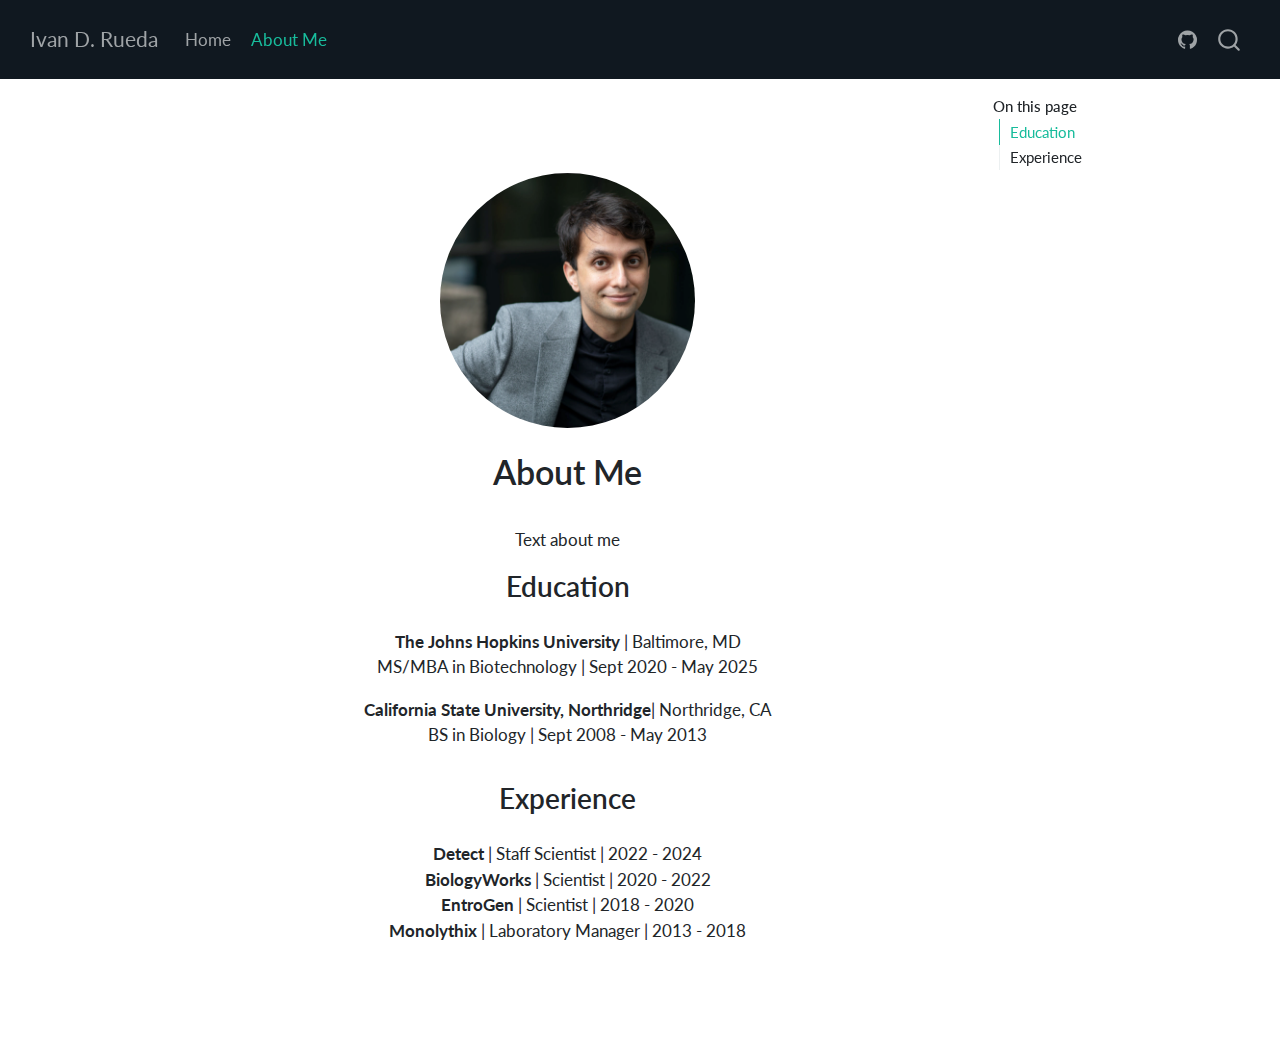
==== about.html @ bc34ad44 "Built site for gh-pages" ====
<!DOCTYPE html>
<html xmlns="http://www.w3.org/1999/xhtml" lang="en" xml:lang="en"><head>

<meta charset="utf-8">
<meta name="generator" content="quarto-1.4.554">

<meta name="viewport" content="width=device-width, initial-scale=1.0, user-scalable=yes">


<title>Ivan D. Rueda - About Me</title>
<style>
code{white-space: pre-wrap;}
span.smallcaps{font-variant: small-caps;}
div.columns{display: flex; gap: min(4vw, 1.5em);}
div.column{flex: auto; overflow-x: auto;}
div.hanging-indent{margin-left: 1.5em; text-indent: -1.5em;}
ul.task-list{list-style: none;}
ul.task-list li input[type="checkbox"] {
  width: 0.8em;
  margin: 0 0.8em 0.2em -1em; /* quarto-specific, see https://github.com/quarto-dev/quarto-cli/issues/4556 */ 
  vertical-align: middle;
}
</style>


<script src="site_libs/quarto-nav/quarto-nav.js"></script>
<script src="site_libs/quarto-nav/headroom.min.js"></script>
<script src="site_libs/clipboard/clipboard.min.js"></script>
<script src="site_libs/quarto-search/autocomplete.umd.js"></script>
<script src="site_libs/quarto-search/fuse.min.js"></script>
<script src="site_libs/quarto-search/quarto-search.js"></script>
<meta name="quarto:offset" content="./">
<script src="site_libs/quarto-html/quarto.js"></script>
<script src="site_libs/quarto-html/popper.min.js"></script>
<script src="site_libs/quarto-html/tippy.umd.min.js"></script>
<link href="site_libs/quarto-html/tippy.css" rel="stylesheet">
<link href="site_libs/quarto-html/quarto-syntax-highlighting.css" rel="stylesheet" id="quarto-text-highlighting-styles">
<script src="site_libs/bootstrap/bootstrap.min.js"></script>
<link href="site_libs/bootstrap/bootstrap-icons.css" rel="stylesheet">
<link href="site_libs/bootstrap/bootstrap.min.css" rel="stylesheet" id="quarto-bootstrap" data-mode="light">
<script id="quarto-search-options" type="application/json">{
  "location": "navbar",
  "copy-button": false,
  "collapse-after": 3,
  "panel-placement": "end",
  "type": "overlay",
  "limit": 50,
  "keyboard-shortcut": [
    "f",
    "/",
    "s"
  ],
  "show-item-context": false,
  "language": {
    "search-no-results-text": "No results",
    "search-matching-documents-text": "matching documents",
    "search-copy-link-title": "Copy link to search",
    "search-hide-matches-text": "Hide additional matches",
    "search-more-match-text": "more match in this document",
    "search-more-matches-text": "more matches in this document",
    "search-clear-button-title": "Clear",
    "search-text-placeholder": "",
    "search-detached-cancel-button-title": "Cancel",
    "search-submit-button-title": "Submit",
    "search-label": "Search"
  }
}</script>


<link rel="stylesheet" href="styles.css">
</head>

<body class="nav-fixed">

<div id="quarto-search-results"></div>
  <header id="quarto-header" class="headroom fixed-top">
    <nav class="navbar navbar-expand-lg " data-bs-theme="dark">
      <div class="navbar-container container-fluid">
      <div class="navbar-brand-container mx-auto">
    <a class="navbar-brand" href="./index.html">
    <span class="navbar-title">Ivan D. Rueda</span>
    </a>
  </div>
            <div id="quarto-search" class="" title="Search"></div>
          <button class="navbar-toggler" type="button" data-bs-toggle="collapse" data-bs-target="#navbarCollapse" aria-controls="navbarCollapse" aria-expanded="false" aria-label="Toggle navigation" onclick="if (window.quartoToggleHeadroom) { window.quartoToggleHeadroom(); }">
  <span class="navbar-toggler-icon"></span>
</button>
          <div class="collapse navbar-collapse" id="navbarCollapse">
            <ul class="navbar-nav navbar-nav-scroll me-auto">
  <li class="nav-item">
    <a class="nav-link" href="./index.html"> 
<span class="menu-text">Home</span></a>
  </li>  
  <li class="nav-item">
    <a class="nav-link active" href="./about.html" aria-current="page"> 
<span class="menu-text">About Me</span></a>
  </li>  
</ul>
            <ul class="navbar-nav navbar-nav-scroll ms-auto">
  <li class="nav-item compact">
    <a class="nav-link" href="https://github.com/ivandrueda"> <i class="bi bi-github" role="img" aria-label="GitHub">
</i> 
<span class="menu-text"></span></a>
  </li>  
</ul>
          </div> <!-- /navcollapse -->
          <div class="quarto-navbar-tools">
</div>
      </div> <!-- /container-fluid -->
    </nav>
</header>
<!-- content -->
<div id="quarto-content" class="quarto-container page-columns page-rows-contents page-layout-article page-navbar">
<!-- sidebar -->
<!-- margin-sidebar -->
    <div id="quarto-margin-sidebar" class="sidebar margin-sidebar">
        <nav id="TOC" role="doc-toc" class="toc-active">
    <h2 id="toc-title">On this page</h2>
  <ul>
  <li><a href="#education" id="toc-education" class="nav-link active" data-scroll-target="#education">Education</a></li>
  <li><a href="#experience" id="toc-experience" class="nav-link" data-scroll-target="#experience">Experience</a></li>
  </ul>
</nav>
    </div>
<!-- main -->
<div class="quarto-about-jolla content">
  <img src="profile_headshot.png" class="about-image
  round " style="height: 15em; width: 15em;">
 <header id="title-block-header" class="quarto-title-block default">
<div class="quarto-title">
<h1 class="title">About Me</h1>
</div>
<div class="quarto-title-meta">
  </div>
</header><main class="content" id="quarto-document-content">

<p>Text about me</p>
<section id="education" class="level2">
<h2 data-anchor-id="education">Education</h2>
<p><strong>The Johns Hopkins University</strong> | Baltimore, MD <br> MS/MBA in Biotechnology | Sept 2020 - May 2025</p>
<p><strong>California State University, Northridge</strong>| Northridge, CA <br> BS in Biology | Sept 2008 - May 2013</p>
</section>
<section id="experience" class="level2">
<h2 data-anchor-id="experience">Experience</h2>
<p><strong>Detect</strong> | Staff Scientist | 2022 - 2024 <br> <strong>BiologyWorks</strong> | Scientist | 2020 - 2022 <br> <strong>EntroGen</strong> | Scientist | 2018 - 2020 <br> <strong>Monolythix</strong> | Laboratory Manager | 2013 - 2018 <br></p>


</section>
</main>  
</div>
 <!-- /main -->
<script id="quarto-html-after-body" type="application/javascript">
window.document.addEventListener("DOMContentLoaded", function (event) {
  const toggleBodyColorMode = (bsSheetEl) => {
    const mode = bsSheetEl.getAttribute("data-mode");
    const bodyEl = window.document.querySelector("body");
    if (mode === "dark") {
      bodyEl.classList.add("quarto-dark");
      bodyEl.classList.remove("quarto-light");
    } else {
      bodyEl.classList.add("quarto-light");
      bodyEl.classList.remove("quarto-dark");
    }
  }
  const toggleBodyColorPrimary = () => {
    const bsSheetEl = window.document.querySelector("link#quarto-bootstrap");
    if (bsSheetEl) {
      toggleBodyColorMode(bsSheetEl);
    }
  }
  toggleBodyColorPrimary();  
  const isCodeAnnotation = (el) => {
    for (const clz of el.classList) {
      if (clz.startsWith('code-annotation-')) {                     
        return true;
      }
    }
    return false;
  }
  const clipboard = new window.ClipboardJS('.code-copy-button', {
    text: function(trigger) {
      const codeEl = trigger.previousElementSibling.cloneNode(true);
      for (const childEl of codeEl.children) {
        if (isCodeAnnotation(childEl)) {
          childEl.remove();
        }
      }
      return codeEl.innerText;
    }
  });
  clipboard.on('success', function(e) {
    // button target
    const button = e.trigger;
    // don't keep focus
    button.blur();
    // flash "checked"
    button.classList.add('code-copy-button-checked');
    var currentTitle = button.getAttribute("title");
    button.setAttribute("title", "Copied!");
    let tooltip;
    if (window.bootstrap) {
      button.setAttribute("data-bs-toggle", "tooltip");
      button.setAttribute("data-bs-placement", "left");
      button.setAttribute("data-bs-title", "Copied!");
      tooltip = new bootstrap.Tooltip(button, 
        { trigger: "manual", 
          customClass: "code-copy-button-tooltip",
          offset: [0, -8]});
      tooltip.show();    
    }
    setTimeout(function() {
      if (tooltip) {
        tooltip.hide();
        button.removeAttribute("data-bs-title");
        button.removeAttribute("data-bs-toggle");
        button.removeAttribute("data-bs-placement");
      }
      button.setAttribute("title", currentTitle);
      button.classList.remove('code-copy-button-checked');
    }, 1000);
    // clear code selection
    e.clearSelection();
  });
    var localhostRegex = new RegExp(/^(?:http|https):\/\/localhost\:?[0-9]*\//);
    var mailtoRegex = new RegExp(/^mailto:/);
      var filterRegex = new RegExp("https:\/\/ivandrueda\.github\.io\/");
    var isInternal = (href) => {
        return filterRegex.test(href) || localhostRegex.test(href) || mailtoRegex.test(href);
    }
    // Inspect non-navigation links and adorn them if external
 	var links = window.document.querySelectorAll('a[href]:not(.nav-link):not(.navbar-brand):not(.toc-action):not(.sidebar-link):not(.sidebar-item-toggle):not(.pagination-link):not(.no-external):not([aria-hidden]):not(.dropdown-item):not(.quarto-navigation-tool)');
    for (var i=0; i<links.length; i++) {
      const link = links[i];
      if (!isInternal(link.href)) {
        // undo the damage that might have been done by quarto-nav.js in the case of
        // links that we want to consider external
        if (link.dataset.originalHref !== undefined) {
          link.href = link.dataset.originalHref;
        }
      }
    }
  function tippyHover(el, contentFn, onTriggerFn, onUntriggerFn) {
    const config = {
      allowHTML: true,
      maxWidth: 500,
      delay: 100,
      arrow: false,
      appendTo: function(el) {
          return el.parentElement;
      },
      interactive: true,
      interactiveBorder: 10,
      theme: 'quarto',
      placement: 'bottom-start',
    };
    if (contentFn) {
      config.content = contentFn;
    }
    if (onTriggerFn) {
      config.onTrigger = onTriggerFn;
    }
    if (onUntriggerFn) {
      config.onUntrigger = onUntriggerFn;
    }
    window.tippy(el, config); 
  }
  const noterefs = window.document.querySelectorAll('a[role="doc-noteref"]');
  for (var i=0; i<noterefs.length; i++) {
    const ref = noterefs[i];
    tippyHover(ref, function() {
      // use id or data attribute instead here
      let href = ref.getAttribute('data-footnote-href') || ref.getAttribute('href');
      try { href = new URL(href).hash; } catch {}
      const id = href.replace(/^#\/?/, "");
      const note = window.document.getElementById(id);
      if (note) {
        return note.innerHTML;
      } else {
        return "";
      }
    });
  }
  const xrefs = window.document.querySelectorAll('a.quarto-xref');
  const processXRef = (id, note) => {
    // Strip column container classes
    const stripColumnClz = (el) => {
      el.classList.remove("page-full", "page-columns");
      if (el.children) {
        for (const child of el.children) {
          stripColumnClz(child);
        }
      }
    }
    stripColumnClz(note)
    if (id === null || id.startsWith('sec-')) {
      // Special case sections, only their first couple elements
      const container = document.createElement("div");
      if (note.children && note.children.length > 2) {
        container.appendChild(note.children[0].cloneNode(true));
        for (let i = 1; i < note.children.length; i++) {
          const child = note.children[i];
          if (child.tagName === "P" && child.innerText === "") {
            continue;
          } else {
            container.appendChild(child.cloneNode(true));
            break;
          }
        }
        if (window.Quarto?.typesetMath) {
          window.Quarto.typesetMath(container);
        }
        return container.innerHTML
      } else {
        if (window.Quarto?.typesetMath) {
          window.Quarto.typesetMath(note);
        }
        return note.innerHTML;
      }
    } else {
      // Remove any anchor links if they are present
      const anchorLink = note.querySelector('a.anchorjs-link');
      if (anchorLink) {
        anchorLink.remove();
      }
      if (window.Quarto?.typesetMath) {
        window.Quarto.typesetMath(note);
      }
      // TODO in 1.5, we should make sure this works without a callout special case
      if (note.classList.contains("callout")) {
        return note.outerHTML;
      } else {
        return note.innerHTML;
      }
    }
  }
  for (var i=0; i<xrefs.length; i++) {
    const xref = xrefs[i];
    tippyHover(xref, undefined, function(instance) {
      instance.disable();
      let url = xref.getAttribute('href');
      let hash = undefined; 
      if (url.startsWith('#')) {
        hash = url;
      } else {
        try { hash = new URL(url).hash; } catch {}
      }
      if (hash) {
        const id = hash.replace(/^#\/?/, "");
        const note = window.document.getElementById(id);
        if (note !== null) {
          try {
            const html = processXRef(id, note.cloneNode(true));
            instance.setContent(html);
          } finally {
            instance.enable();
            instance.show();
          }
        } else {
          // See if we can fetch this
          fetch(url.split('#')[0])
          .then(res => res.text())
          .then(html => {
            const parser = new DOMParser();
            const htmlDoc = parser.parseFromString(html, "text/html");
            const note = htmlDoc.getElementById(id);
            if (note !== null) {
              const html = processXRef(id, note);
              instance.setContent(html);
            } 
          }).finally(() => {
            instance.enable();
            instance.show();
          });
        }
      } else {
        // See if we can fetch a full url (with no hash to target)
        // This is a special case and we should probably do some content thinning / targeting
        fetch(url)
        .then(res => res.text())
        .then(html => {
          const parser = new DOMParser();
          const htmlDoc = parser.parseFromString(html, "text/html");
          const note = htmlDoc.querySelector('main.content');
          if (note !== null) {
            // This should only happen for chapter cross references
            // (since there is no id in the URL)
            // remove the first header
            if (note.children.length > 0 && note.children[0].tagName === "HEADER") {
              note.children[0].remove();
            }
            const html = processXRef(null, note);
            instance.setContent(html);
          } 
        }).finally(() => {
          instance.enable();
          instance.show();
        });
      }
    }, function(instance) {
    });
  }
      let selectedAnnoteEl;
      const selectorForAnnotation = ( cell, annotation) => {
        let cellAttr = 'data-code-cell="' + cell + '"';
        let lineAttr = 'data-code-annotation="' +  annotation + '"';
        const selector = 'span[' + cellAttr + '][' + lineAttr + ']';
        return selector;
      }
      const selectCodeLines = (annoteEl) => {
        const doc = window.document;
        const targetCell = annoteEl.getAttribute("data-target-cell");
        const targetAnnotation = annoteEl.getAttribute("data-target-annotation");
        const annoteSpan = window.document.querySelector(selectorForAnnotation(targetCell, targetAnnotation));
        const lines = annoteSpan.getAttribute("data-code-lines").split(",");
        const lineIds = lines.map((line) => {
          return targetCell + "-" + line;
        })
        let top = null;
        let height = null;
        let parent = null;
        if (lineIds.length > 0) {
            //compute the position of the single el (top and bottom and make a div)
            const el = window.document.getElementById(lineIds[0]);
            top = el.offsetTop;
            height = el.offsetHeight;
            parent = el.parentElement.parentElement;
          if (lineIds.length > 1) {
            const lastEl = window.document.getElementById(lineIds[lineIds.length - 1]);
            const bottom = lastEl.offsetTop + lastEl.offsetHeight;
            height = bottom - top;
          }
          if (top !== null && height !== null && parent !== null) {
            // cook up a div (if necessary) and position it 
            let div = window.document.getElementById("code-annotation-line-highlight");
            if (div === null) {
              div = window.document.createElement("div");
              div.setAttribute("id", "code-annotation-line-highlight");
              div.style.position = 'absolute';
              parent.appendChild(div);
            }
            div.style.top = top - 2 + "px";
            div.style.height = height + 4 + "px";
            div.style.left = 0;
            let gutterDiv = window.document.getElementById("code-annotation-line-highlight-gutter");
            if (gutterDiv === null) {
              gutterDiv = window.document.createElement("div");
              gutterDiv.setAttribute("id", "code-annotation-line-highlight-gutter");
              gutterDiv.style.position = 'absolute';
              const codeCell = window.document.getElementById(targetCell);
              const gutter = codeCell.querySelector('.code-annotation-gutter');
              gutter.appendChild(gutterDiv);
            }
            gutterDiv.style.top = top - 2 + "px";
            gutterDiv.style.height = height + 4 + "px";
          }
          selectedAnnoteEl = annoteEl;
        }
      };
      const unselectCodeLines = () => {
        const elementsIds = ["code-annotation-line-highlight", "code-annotation-line-highlight-gutter"];
        elementsIds.forEach((elId) => {
          const div = window.document.getElementById(elId);
          if (div) {
            div.remove();
          }
        });
        selectedAnnoteEl = undefined;
      };
        // Handle positioning of the toggle
    window.addEventListener(
      "resize",
      throttle(() => {
        elRect = undefined;
        if (selectedAnnoteEl) {
          selectCodeLines(selectedAnnoteEl);
        }
      }, 10)
    );
    function throttle(fn, ms) {
    let throttle = false;
    let timer;
      return (...args) => {
        if(!throttle) { // first call gets through
            fn.apply(this, args);
            throttle = true;
        } else { // all the others get throttled
            if(timer) clearTimeout(timer); // cancel #2
            timer = setTimeout(() => {
              fn.apply(this, args);
              timer = throttle = false;
            }, ms);
        }
      };
    }
      // Attach click handler to the DT
      const annoteDls = window.document.querySelectorAll('dt[data-target-cell]');
      for (const annoteDlNode of annoteDls) {
        annoteDlNode.addEventListener('click', (event) => {
          const clickedEl = event.target;
          if (clickedEl !== selectedAnnoteEl) {
            unselectCodeLines();
            const activeEl = window.document.querySelector('dt[data-target-cell].code-annotation-active');
            if (activeEl) {
              activeEl.classList.remove('code-annotation-active');
            }
            selectCodeLines(clickedEl);
            clickedEl.classList.add('code-annotation-active');
          } else {
            // Unselect the line
            unselectCodeLines();
            clickedEl.classList.remove('code-annotation-active');
          }
        });
      }
  const findCites = (el) => {
    const parentEl = el.parentElement;
    if (parentEl) {
      const cites = parentEl.dataset.cites;
      if (cites) {
        return {
          el,
          cites: cites.split(' ')
        };
      } else {
        return findCites(el.parentElement)
      }
    } else {
      return undefined;
    }
  };
  var bibliorefs = window.document.querySelectorAll('a[role="doc-biblioref"]');
  for (var i=0; i<bibliorefs.length; i++) {
    const ref = bibliorefs[i];
    const citeInfo = findCites(ref);
    if (citeInfo) {
      tippyHover(citeInfo.el, function() {
        var popup = window.document.createElement('div');
        citeInfo.cites.forEach(function(cite) {
          var citeDiv = window.document.createElement('div');
          citeDiv.classList.add('hanging-indent');
          citeDiv.classList.add('csl-entry');
          var biblioDiv = window.document.getElementById('ref-' + cite);
          if (biblioDiv) {
            citeDiv.innerHTML = biblioDiv.innerHTML;
          }
          popup.appendChild(citeDiv);
        });
        return popup.innerHTML;
      });
    }
  }
});
</script>
</div> <!-- /content -->




</body></html>
---- site_libs/quarto-html/tippy.css ----
.tippy-box[data-animation=fade][data-state=hidden]{opacity:0}[data-tippy-root]{max-width:calc(100vw - 10px)}.tippy-box{position:relative;background-color:#333;color:#fff;border-radius:4px;font-size:14px;line-height:1.4;white-space:normal;outline:0;transition-property:transform,visibility,opacity}.tippy-box[data-placement^=top]>.tippy-arrow{bottom:0}.tippy-box[data-placement^=top]>.tippy-arrow:before{bottom:-7px;left:0;border-width:8px 8px 0;border-top-color:initial;transform-origin:center top}.tippy-box[data-placement^=bottom]>.tippy-arrow{top:0}.tippy-box[data-placement^=bottom]>.tippy-arrow:before{top:-7px;left:0;border-width:0 8px 8px;border-bottom-color:initial;transform-origin:center bottom}.tippy-box[data-placement^=left]>.tippy-arrow{right:0}.tippy-box[data-placement^=left]>.tippy-arrow:before{border-width:8px 0 8px 8px;border-left-color:initial;right:-7px;transform-origin:center left}.tippy-box[data-placement^=right]>.tippy-arrow{left:0}.tippy-box[data-placement^=right]>.tippy-arrow:before{left:-7px;border-width:8px 8px 8px 0;border-right-color:initial;transform-origin:center right}.tippy-box[data-inertia][data-state=visible]{transition-timing-function:cubic-bezier(.54,1.5,.38,1.11)}.tippy-arrow{width:16px;height:16px;color:#333}.tippy-arrow:before{content:"";position:absolute;border-color:transparent;border-style:solid}.tippy-content{position:relative;padding:5px 9px;z-index:1}
---- site_libs/quarto-html/quarto-syntax-highlighting.css ----
/* quarto syntax highlight colors */
:root {
  --quarto-hl-ot-color: #003B4F;
  --quarto-hl-at-color: #657422;
  --quarto-hl-ss-color: #20794D;
  --quarto-hl-an-color: #5E5E5E;
  --quarto-hl-fu-color: #4758AB;
  --quarto-hl-st-color: #20794D;
  --quarto-hl-cf-color: #003B4F;
  --quarto-hl-op-color: #5E5E5E;
  --quarto-hl-er-color: #AD0000;
  --quarto-hl-bn-color: #AD0000;
  --quarto-hl-al-color: #AD0000;
  --quarto-hl-va-color: #111111;
  --quarto-hl-bu-color: inherit;
  --quarto-hl-ex-color: inherit;
  --quarto-hl-pp-color: #AD0000;
  --quarto-hl-in-color: #5E5E5E;
  --quarto-hl-vs-color: #20794D;
  --quarto-hl-wa-color: #5E5E5E;
  --quarto-hl-do-color: #5E5E5E;
  --quarto-hl-im-color: #00769E;
  --quarto-hl-ch-color: #20794D;
  --quarto-hl-dt-color: #AD0000;
  --quarto-hl-fl-color: #AD0000;
  --quarto-hl-co-color: #5E5E5E;
  --quarto-hl-cv-color: #5E5E5E;
  --quarto-hl-cn-color: #8f5902;
  --quarto-hl-sc-color: #5E5E5E;
  --quarto-hl-dv-color: #AD0000;
  --quarto-hl-kw-color: #003B4F;
}

/* other quarto variables */
:root {
  --quarto-font-monospace: SFMono-Regular, Menlo, Monaco, Consolas, "Liberation Mono", "Courier New", monospace;
}

pre > code.sourceCode > span {
  color: #003B4F;
}

code span {
  color: #003B4F;
}

code.sourceCode > span {
  color: #003B4F;
}

div.sourceCode,
div.sourceCode pre.sourceCode {
  color: #003B4F;
}

code span.ot {
  color: #003B4F;
  font-style: inherit;
}

code span.at {
  color: #657422;
  font-style: inherit;
}

code span.ss {
  color: #20794D;
  font-style: inherit;
}

code span.an {
  color: #5E5E5E;
  font-style: inherit;
}

code span.fu {
  color: #4758AB;
  font-style: inherit;
}

code span.st {
  color: #20794D;
  font-style: inherit;
}

code span.cf {
  color: #003B4F;
  font-style: inherit;
}

code span.op {
  color: #5E5E5E;
  font-style: inherit;
}

code span.er {
  color: #AD0000;
  font-style: inherit;
}

code span.bn {
  color: #AD0000;
  font-style: inherit;
}

code span.al {
  color: #AD0000;
  font-style: inherit;
}

code span.va {
  color: #111111;
  font-style: inherit;
}

code span.bu {
  font-style: inherit;
}

code span.ex {
  font-style: inherit;
}

code span.pp {
  color: #AD0000;
  font-style: inherit;
}

code span.in {
  color: #5E5E5E;
  font-style: inherit;
}

code span.vs {
  color: #20794D;
  font-style: inherit;
}

code span.wa {
  color: #5E5E5E;
  font-style: italic;
}

code span.do {
  color: #5E5E5E;
  font-style: italic;
}

code span.im {
  color: #00769E;
  font-style: inherit;
}

code span.ch {
  color: #20794D;
  font-style: inherit;
}

code span.dt {
  color: #AD0000;
  font-style: inherit;
}

code span.fl {
  color: #AD0000;
  font-style: inherit;
}

code span.co {
  color: #5E5E5E;
  font-style: inherit;
}

code span.cv {
  color: #5E5E5E;
  font-style: italic;
}

code span.cn {
  color: #8f5902;
  font-style: inherit;
}

code span.sc {
  color: #5E5E5E;
  font-style: inherit;
}

code span.dv {
  color: #AD0000;
  font-style: inherit;
}

code span.kw {
  color: #003B4F;
  font-style: inherit;
}

.prevent-inlining {
  content: "</";
}

/*# sourceMappingURL=debc5d5d77c3f9108843748ff7464032.css.map */
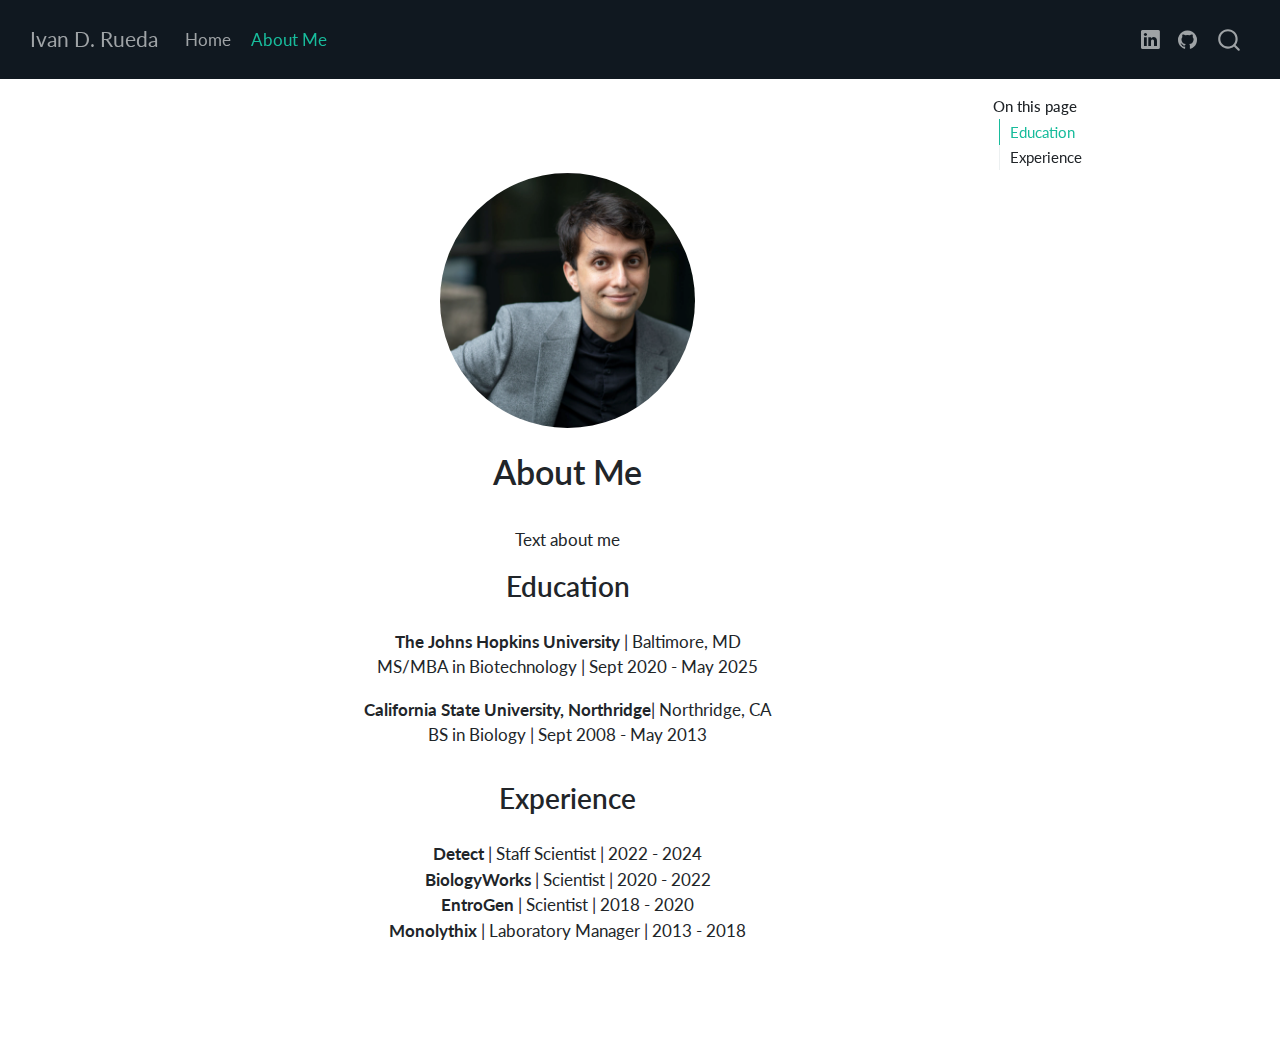
==== commit 21ffc24a: "Built site for gh-pages" ====
--- a/about.html
+++ b/about.html
@@ -98,6 +98,11 @@
 </ul>
             <ul class="navbar-nav navbar-nav-scroll ms-auto">
   <li class="nav-item compact">
+    <a class="nav-link" href="https://www.linkedin.com/in/ivan-rueda-b720685a/"> <i class="bi bi-linkedin" role="img" aria-label="LinkedIn">
+</i> 
+<span class="menu-text"></span></a>
+  </li>  
+  <li class="nav-item compact">
     <a class="nav-link" href="https://github.com/ivandrueda"> <i class="bi bi-github" role="img" aria-label="GitHub">
 </i> 
 <span class="menu-text"></span></a>
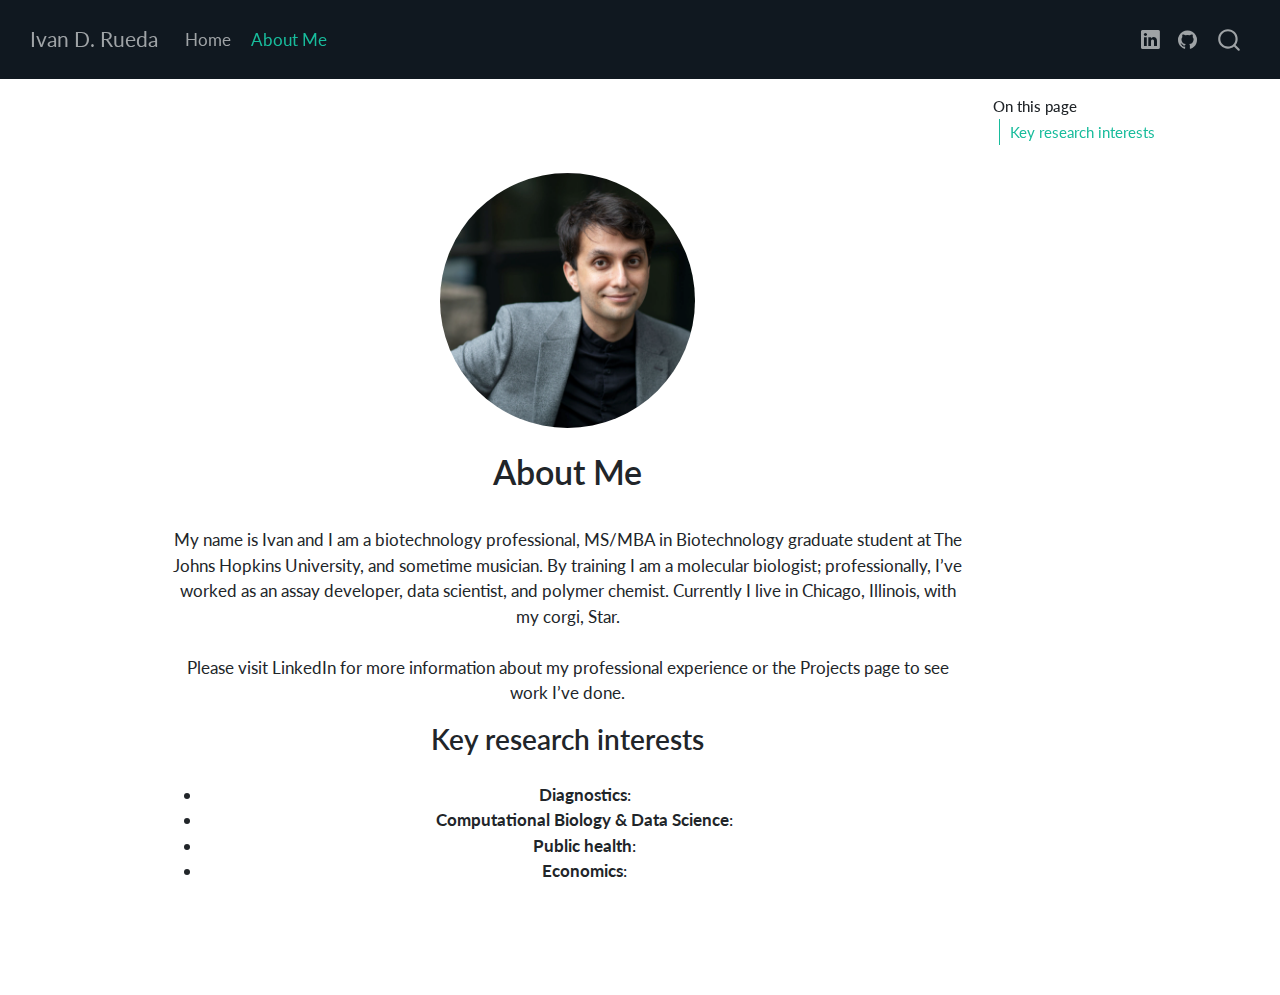
==== commit 6d8df84e: "Built site for gh-pages" ====
--- a/about.html
+++ b/about.html
@@ -122,8 +122,7 @@
         <nav id="TOC" role="doc-toc" class="toc-active">
     <h2 id="toc-title">On this page</h2>
   <ul>
-  <li><a href="#education" id="toc-education" class="nav-link active" data-scroll-target="#education">Education</a></li>
-  <li><a href="#experience" id="toc-experience" class="nav-link" data-scroll-target="#experience">Experience</a></li>
+  <li><a href="#key-research-interests" id="toc-key-research-interests" class="nav-link active" data-scroll-target="#key-research-interests">Key research interests</a></li>
   </ul>
 </nav>
     </div>
@@ -139,15 +138,15 @@
   </div>
 </header><main class="content" id="quarto-document-content">
 
-<p>Text about me</p>
-<section id="education" class="level2">
-<h2 data-anchor-id="education">Education</h2>
-<p><strong>The Johns Hopkins University</strong> | Baltimore, MD <br> MS/MBA in Biotechnology | Sept 2020 - May 2025</p>
-<p><strong>California State University, Northridge</strong>| Northridge, CA <br> BS in Biology | Sept 2008 - May 2013</p>
-</section>
-<section id="experience" class="level2">
-<h2 data-anchor-id="experience">Experience</h2>
-<p><strong>Detect</strong> | Staff Scientist | 2022 - 2024 <br> <strong>BiologyWorks</strong> | Scientist | 2020 - 2022 <br> <strong>EntroGen</strong> | Scientist | 2018 - 2020 <br> <strong>Monolythix</strong> | Laboratory Manager | 2013 - 2018 <br></p>
+<p>My name is Ivan and I am a biotechnology professional, MS/MBA in Biotechnology graduate student at The Johns Hopkins University, and sometime musician. By training I am a molecular biologist; professionally, I’ve worked as an assay developer, data scientist, and polymer chemist. Currently I live in Chicago, Illinois, with my corgi, Star. <br><br> Please visit LinkedIn for more information about my professional experience or the Projects page to see work I’ve done.</p>
+<section id="key-research-interests" class="level2">
+<h2 data-anchor-id="key-research-interests">Key research interests</h2>
+<ul>
+<li><strong>Diagnostics</strong>:</li>
+<li><strong>Computational Biology &amp; Data Science</strong>:</li>
+<li><strong>Public health</strong>:</li>
+<li><strong>Economics</strong>:</li>
+</ul>
 
 
 </section>
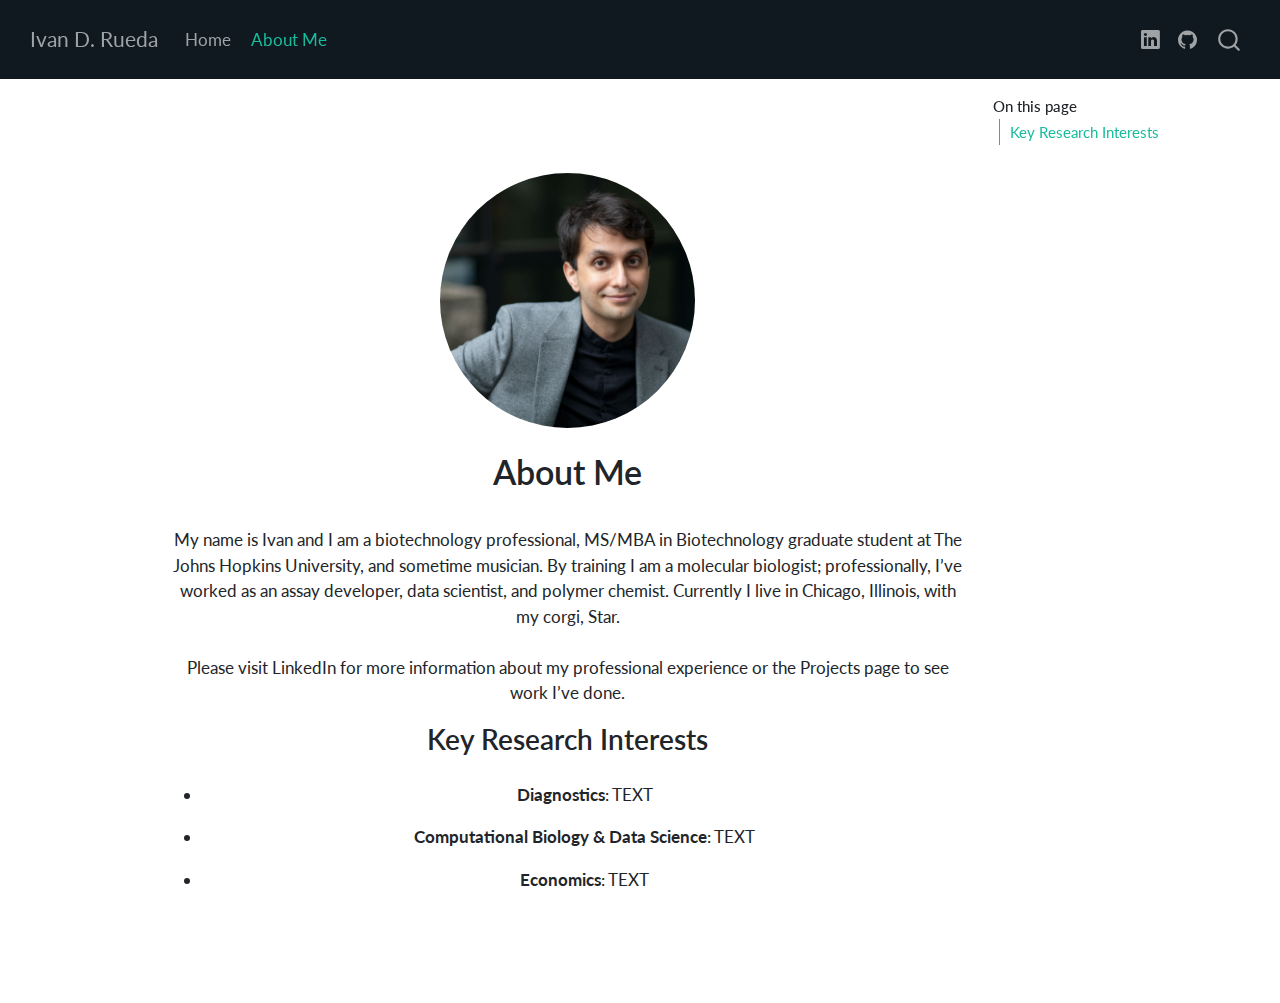
==== commit b950da36: "Built site for gh-pages" ====
--- a/about.html
+++ b/about.html
@@ -122,7 +122,7 @@
         <nav id="TOC" role="doc-toc" class="toc-active">
     <h2 id="toc-title">On this page</h2>
   <ul>
-  <li><a href="#key-research-interests" id="toc-key-research-interests" class="nav-link active" data-scroll-target="#key-research-interests">Key research interests</a></li>
+  <li><a href="#key-research-interests" id="toc-key-research-interests" class="nav-link active" data-scroll-target="#key-research-interests">Key Research Interests</a></li>
   </ul>
 </nav>
     </div>
@@ -140,12 +140,11 @@
 
 <p>My name is Ivan and I am a biotechnology professional, MS/MBA in Biotechnology graduate student at The Johns Hopkins University, and sometime musician. By training I am a molecular biologist; professionally, I’ve worked as an assay developer, data scientist, and polymer chemist. Currently I live in Chicago, Illinois, with my corgi, Star. <br><br> Please visit LinkedIn for more information about my professional experience or the Projects page to see work I’ve done.</p>
 <section id="key-research-interests" class="level2">
-<h2 data-anchor-id="key-research-interests">Key research interests</h2>
+<h2 data-anchor-id="key-research-interests">Key Research Interests</h2>
 <ul>
-<li><strong>Diagnostics</strong>:</li>
-<li><strong>Computational Biology &amp; Data Science</strong>:</li>
-<li><strong>Public health</strong>:</li>
-<li><strong>Economics</strong>:</li>
+<li><p><strong>Diagnostics</strong>: TEXT</p></li>
+<li><p><strong>Computational Biology &amp; Data Science</strong>: TEXT</p></li>
+<li><p><strong>Economics</strong>: TEXT</p></li>
 </ul>
 
 
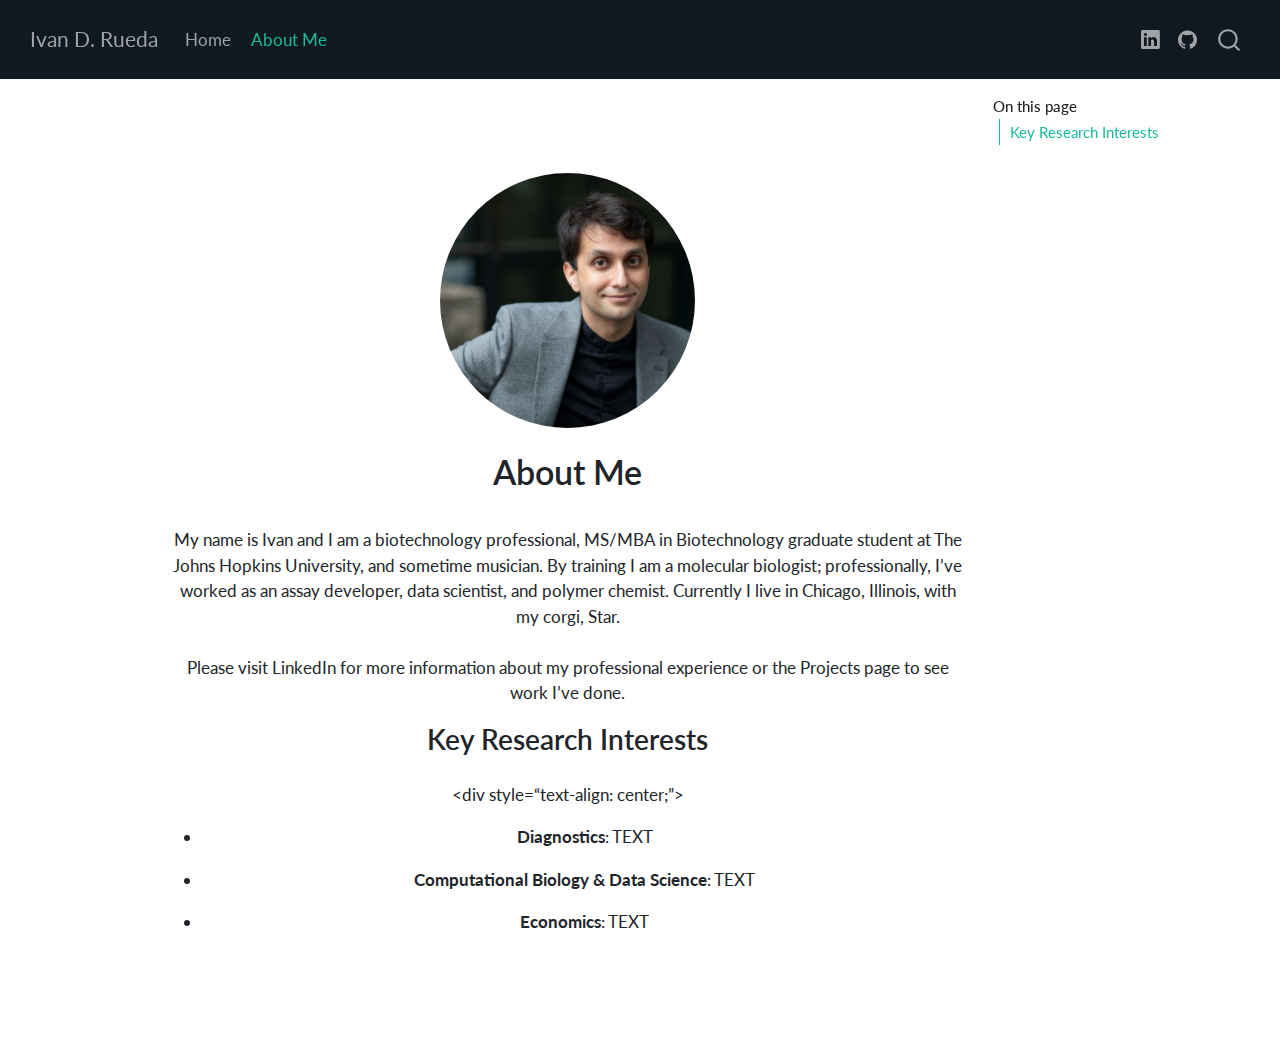
==== commit a831c21e: "Built site for gh-pages" ====
--- a/about.html
+++ b/about.html
@@ -141,16 +141,20 @@
 <p>My name is Ivan and I am a biotechnology professional, MS/MBA in Biotechnology graduate student at The Johns Hopkins University, and sometime musician. By training I am a molecular biologist; professionally, I’ve worked as an assay developer, data scientist, and polymer chemist. Currently I live in Chicago, Illinois, with my corgi, Star. <br><br> Please visit LinkedIn for more information about my professional experience or the Projects page to see work I’ve done.</p>
 <section id="key-research-interests" class="level2">
 <h2 data-anchor-id="key-research-interests">Key Research Interests</h2>
+<p>&lt;div&nbsp;style=“text-align:&nbsp;center;”&gt;</p>
 <ul>
 <li><p><strong>Diagnostics</strong>: TEXT</p></li>
 <li><p><strong>Computational Biology &amp; Data Science</strong>: TEXT</p></li>
 <li><p><strong>Economics</strong>: TEXT</p></li>
 </ul>
-
-
-</section>
-</main>  
+</section></main>  
 </div>
+</div>
+
+
+
+
+
  <!-- /main -->
 <script id="quarto-html-after-body" type="application/javascript">
 window.document.addEventListener("DOMContentLoaded", function (event) {
@@ -554,7 +558,7 @@
   }
 });
 </script>
-</div> <!-- /content -->
+ <!-- /content -->
 
 
 
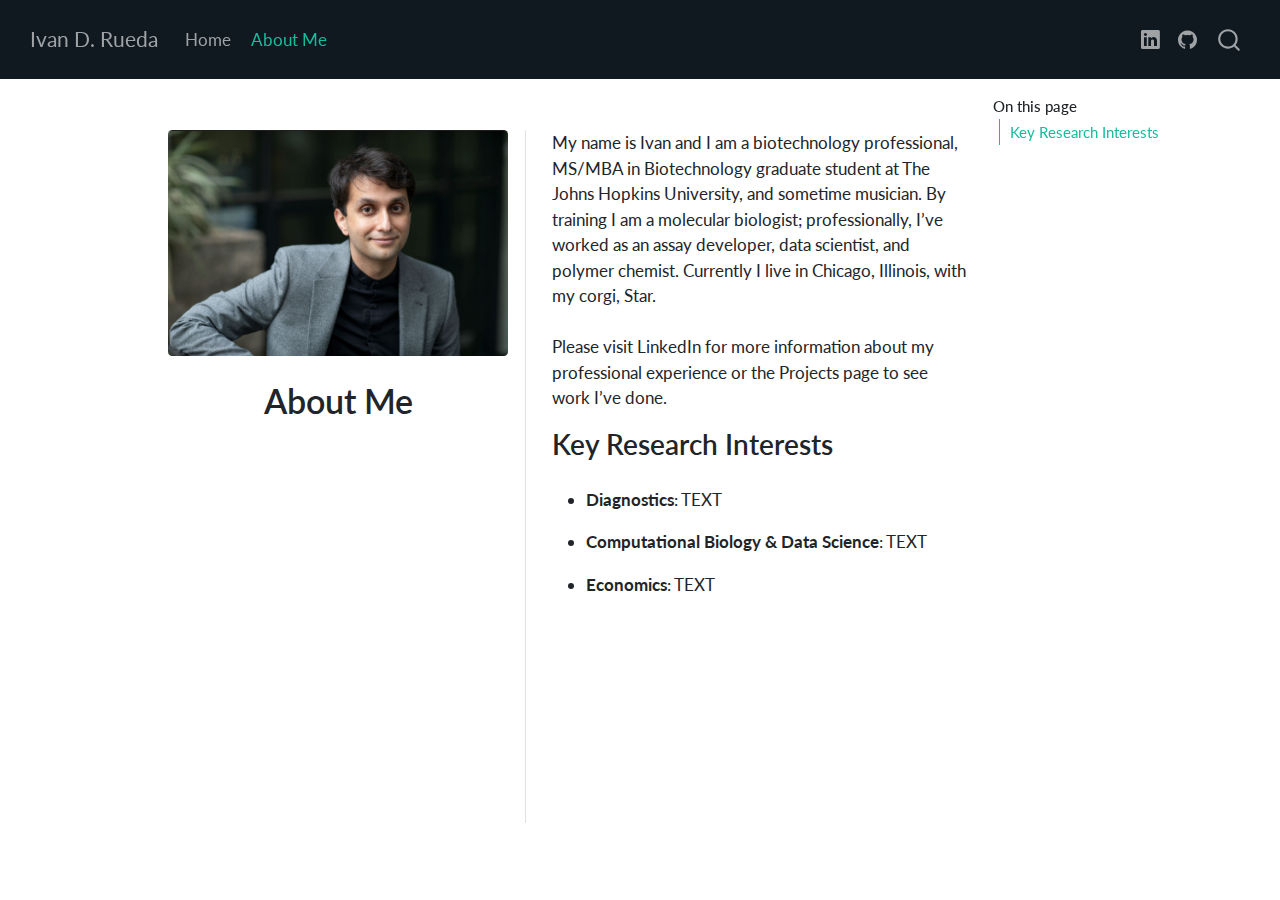
==== commit 2ae2a69e: "Built site for gh-pages" ====
--- a/about.html
+++ b/about.html
@@ -127,34 +127,33 @@
 </nav>
     </div>
 <!-- main -->
-<div class="quarto-about-jolla content">
-  <img src="profile_headshot.png" class="about-image
-  round " style="height: 15em; width: 15em;">
- <header id="title-block-header" class="quarto-title-block default">
+<div class="quarto-about-trestles content">
+  <div class="about-entity">
+    <img src="profile_headshot.png" class="about-image
+  rounded " style="width: 20em;">
+<header id="title-block-header" class="quarto-title-block default">
 <div class="quarto-title">
 <h1 class="title">About Me</h1>
 </div>
 <div class="quarto-title-meta">
   </div>
-</header><main class="content" id="quarto-document-content">
+</header>
+  </div>
+  <div class="about-contents"><main class="content" id="quarto-document-content">
 
 <p>My name is Ivan and I am a biotechnology professional, MS/MBA in Biotechnology graduate student at The Johns Hopkins University, and sometime musician. By training I am a molecular biologist; professionally, I’ve worked as an assay developer, data scientist, and polymer chemist. Currently I live in Chicago, Illinois, with my corgi, Star. <br><br> Please visit LinkedIn for more information about my professional experience or the Projects page to see work I’ve done.</p>
 <section id="key-research-interests" class="level2">
 <h2 data-anchor-id="key-research-interests">Key Research Interests</h2>
-<p>&lt;div&nbsp;style=“text-align:&nbsp;center;”&gt;</p>
 <ul>
 <li><p><strong>Diagnostics</strong>: TEXT</p></li>
 <li><p><strong>Computational Biology &amp; Data Science</strong>: TEXT</p></li>
 <li><p><strong>Economics</strong>: TEXT</p></li>
 </ul>
-</section></main>  
+
+
+</section>
+</main></div>
 </div>
-</div>
-
-
-
-
-
  <!-- /main -->
 <script id="quarto-html-after-body" type="application/javascript">
 window.document.addEventListener("DOMContentLoaded", function (event) {
@@ -558,7 +557,7 @@
   }
 });
 </script>
- <!-- /content -->
+</div> <!-- /content -->
 
 
 
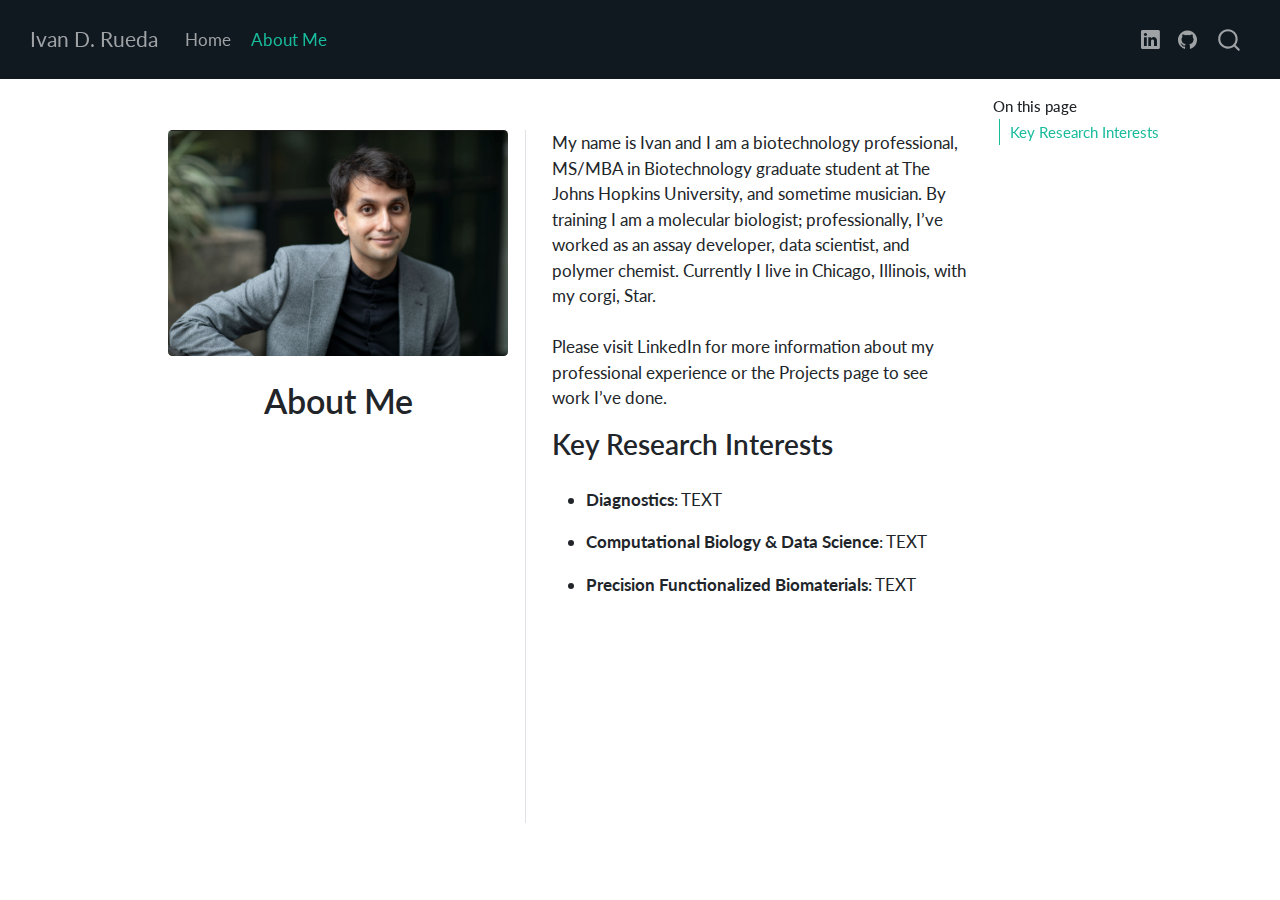
==== commit d4f8643b: "Built site for gh-pages" ====
--- a/about.html
+++ b/about.html
@@ -147,7 +147,7 @@
 <ul>
 <li><p><strong>Diagnostics</strong>: TEXT</p></li>
 <li><p><strong>Computational Biology &amp; Data Science</strong>: TEXT</p></li>
-<li><p><strong>Economics</strong>: TEXT</p></li>
+<li><p><strong>Precision Functionalized Biomaterials</strong>: TEXT</p></li>
 </ul>
 
 
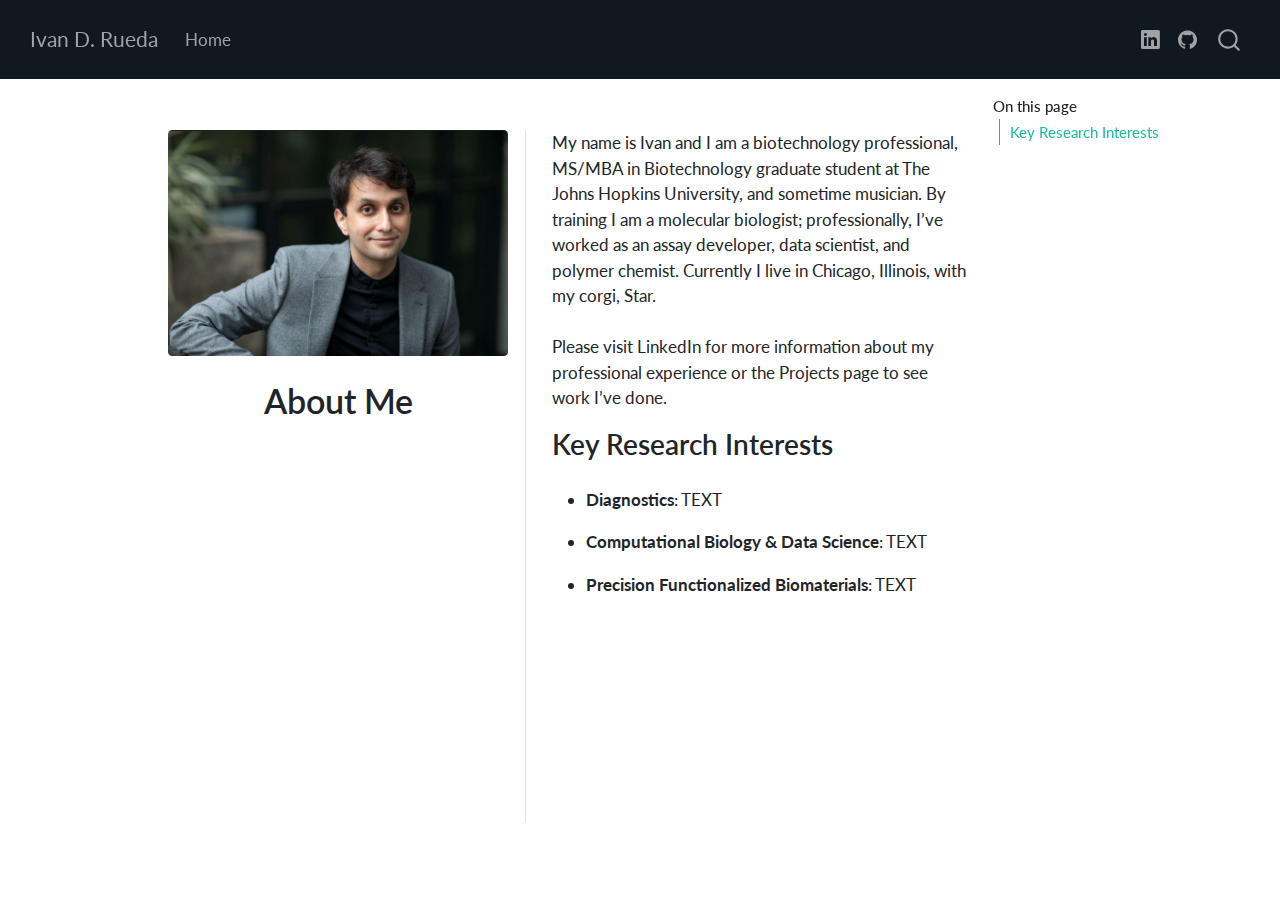
==== commit 57773395: "Built site for gh-pages" ====
--- a/about.html
+++ b/about.html
@@ -90,10 +90,6 @@
   <li class="nav-item">
     <a class="nav-link" href="./index.html"> 
 <span class="menu-text">Home</span></a>
-  </li>  
-  <li class="nav-item">
-    <a class="nav-link active" href="./about.html" aria-current="page"> 
-<span class="menu-text">About Me</span></a>
   </li>  
 </ul>
             <ul class="navbar-nav navbar-nav-scroll ms-auto">
